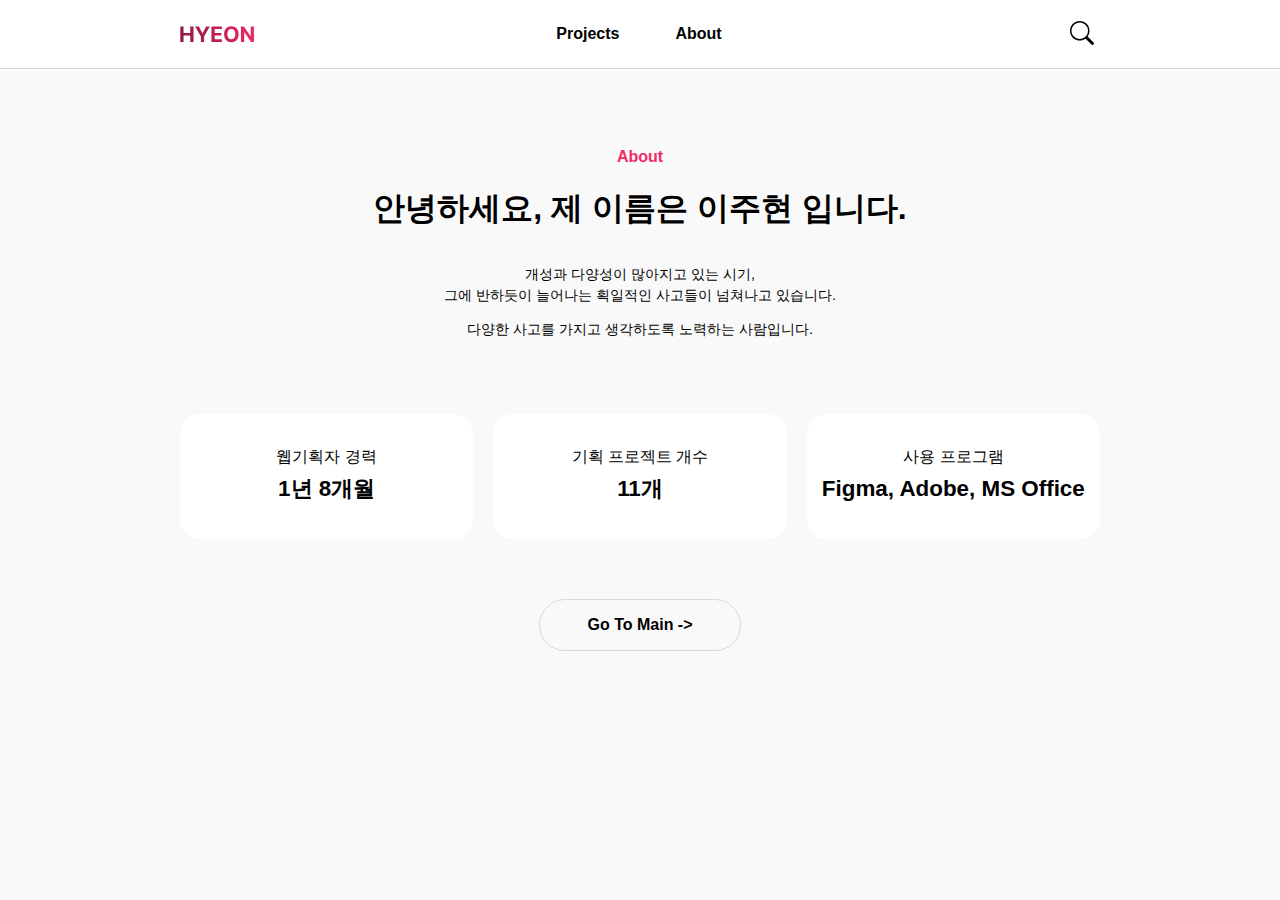
==== about.html @ cff98f56 "Portfolio_site_first_commit" ====
<!doctype html>
<html lang="ko">
<head>
    <meta charset="UTF-8">
    <meta name="viewport"
          content="width=device-width, user-scalable=no, initial-scale=1.0, maximum-scale=1.0, minimum-scale=1.0">
    <meta http-equiv="X-UA-Compatible" content="ie=edge">
    <title>About</title>
    <link rel="stylesheet" href="about.css">
</head>
<body>

<header>
    <div class="headerArea main-head">
        <div class="container">
            <div class="warp">
                <h1 class="logo">
                    <a href="./main.html"><img src="./source/HYEON_logo_colour.svg" alt="logo"></a>
                </h1>
                <nav class="nav">
                    <ul>
                        <li><a href="./project.html">Projects</a></li>
                        <li><a href="./about.html">About</a></li>
                        <!--                        <li><a href="#">Blog</a></li>-->
                    </ul>
                </nav>
                <button type="button" class="search">
                    <a href="#"><img src="./source/search_logo.svg" alt="Search"></a>
                </button>
            </div>
        </div>
    </div>
</header>

<div class="container">
    <div class="main_text">
        <h1>About</h1>
        <h2>안녕하세요, 제 이름은 이주현 입니다.</h2>
        <div class="des_text">
            <p>
                개성과 다양성이 많아지고 있는 시기,
                <br>
                그에 반하듯이 늘어나는 획일적인 사고들이 넘쳐나고 있습니다.
            </p>
            <p>
                다양한 사고를 가지고 생각하도록 노력하는 사람입니다.
            </p>
        </div>
    </div>
    <div class="card_contents">
        <div class="card">
            <p class="card_title">웹기획자 경력</p>
            <p class="card_des">1년 8개월</p>
        </div>
        <div class="card">
            <p class="card_title">기획 프로젝트 개수</p>
            <p class="card_des">11개</p>
        </div>
        <div class="card">
            <p class="card_title">사용 프로그램</p>
            <p class="card_des">Figma, Adobe, MS Office</p>
        </div>
    </div>
    <div class="main_btn">
        <a href="./main.html">
            <p>Go To Main -></p>
        </a>
    </div>
</div>

</body>


</html>
---- about.css ----
/* MAIN */
.main_text {
    position: relative;
    display: flex;
    flex-wrap: nowrap;
    flex-direction: column;
    align-items: center;
    align-content: center;
    margin: 80px auto 60px;
}
.main_text h1 {
    font-size: 1rem;
    color: #F42A67FF;
}
.main_text h2 {
    font-size: 2rem;
}
.des_text {
    position: relative;
    text-align: center;
    line-height: 1.4;
    font-size: 0.9rem ;
}


/* CARD CONTENTS */
.card_contents {
    position: relative;
    display: flex;
    flex-wrap: nowrap;
    align-items: center;
    gap: 20px;
    margin: 60px auto;
}

.card_contents .card {
    position: relative;
    background: #fff;
    width: 100%;
    border-radius: 20px;
    height: 125px;
    display: flex;
    flex-wrap: nowrap;
    flex-direction: column;
    align-items: center;
    justify-content: center;
}

.card .card_title {
    margin: 0 auto;
    font-size: 1rem;
    padding-bottom: 8px;
}

.card .card_des {
    margin: 0 auto;
    font-weight: bold;
    font-size: 1.4rem;
    text-align: center;
    line-height: 1.4;
}

/* Go To Main BTN */
.main_btn {
    font-weight: bold;
    font-size: 1em;
    text-align: center;
    border: #d9d9d9 solid 1px;
    height: 50px;
    width: 200px;
    border-radius: 900px;
    display: flex; /* 중앙 정렬을 위해 flexbox 사용 */
    justify-content: center; /* 버튼 내부의 텍스트를 수평 중앙에 배치 */
    align-items: center; /* 버튼 내부의 텍스트를 수직 중앙에 배치 */
    margin: 60px auto;
    position: relative;
}

















/* 헤더 */
header { margin: 0 auto; background: #ffffff; border-bottom: #d9d9d9 solid 1px;}
.headerArea .main-head { width: 100%; height: 100px; background-color: #fff; position: fixed; top: 0; left: 0; z-index: 99; display: flex; flex-wrap: nowrap; align-items: center; transition: all .2s; }
.headerArea .warp { width: 100%; height: 100%; text-align: center; position: relative; display: flex; flex-wrap: nowrap; justify-content: space-between; }
.headerArea .nav li { display: block; text-align: left; margin-right: 56px; font-size: 16px; font-weight: 600; justify-content: space-between; align-content: center; }
.headerArea .nav ul { display: flex; flex-wrap: nowrap; justify-content: space-between; align-items: center; padding: 0; margin: 0; list-style: none; align-content: center; }
.headerArea .nav li:hover { transition: all .2s; color: #F42A67; }
.headerArea .logo a { width: 100%; display: flex; align-items: center; z-index: 100; }
.headerArea .logo img { width: 100%; }
.headerArea .search { display: flex; align-items: center; justify-content:  center; background: none; border: none; }
.headerArea .search { display: flex; align-items: center; }
header .nav { display: flex; flex-wrap: wrap; justify-content: center; align-items: center; height: 68px; margin-right: -16px;  }



/* 디폴트 */
.container { margin: 0 180px; }

html, body {
    font-family: "Pretendard", AppleGothic, "Apple SD Gothic Neo", sans-serif;
    color: #000;
    /*overflow: hidden;*/
    margin: 0;
    -ms-overflow-style: none;
    ::-webkit-scrollbar {
        display: none;
    }
}
div {
    display: block; unicode-bidi: isolate;
}
main {
    display: block;
}

body {
    box-sizing: border-box;
    outline: 0;
    line-height: 1;
    position: relative;
    margin: 0;
    background-color: #f9f9f9;
}

article, header, nav, section {
    display: block;
}

h1 { font-family: inherit; color: inherit; margin: 0; font-size: 2em; align-content: center}
a { text-decoration: none; color: inherit; }
ul { padding: 0; margin: 0; list-style: none; }
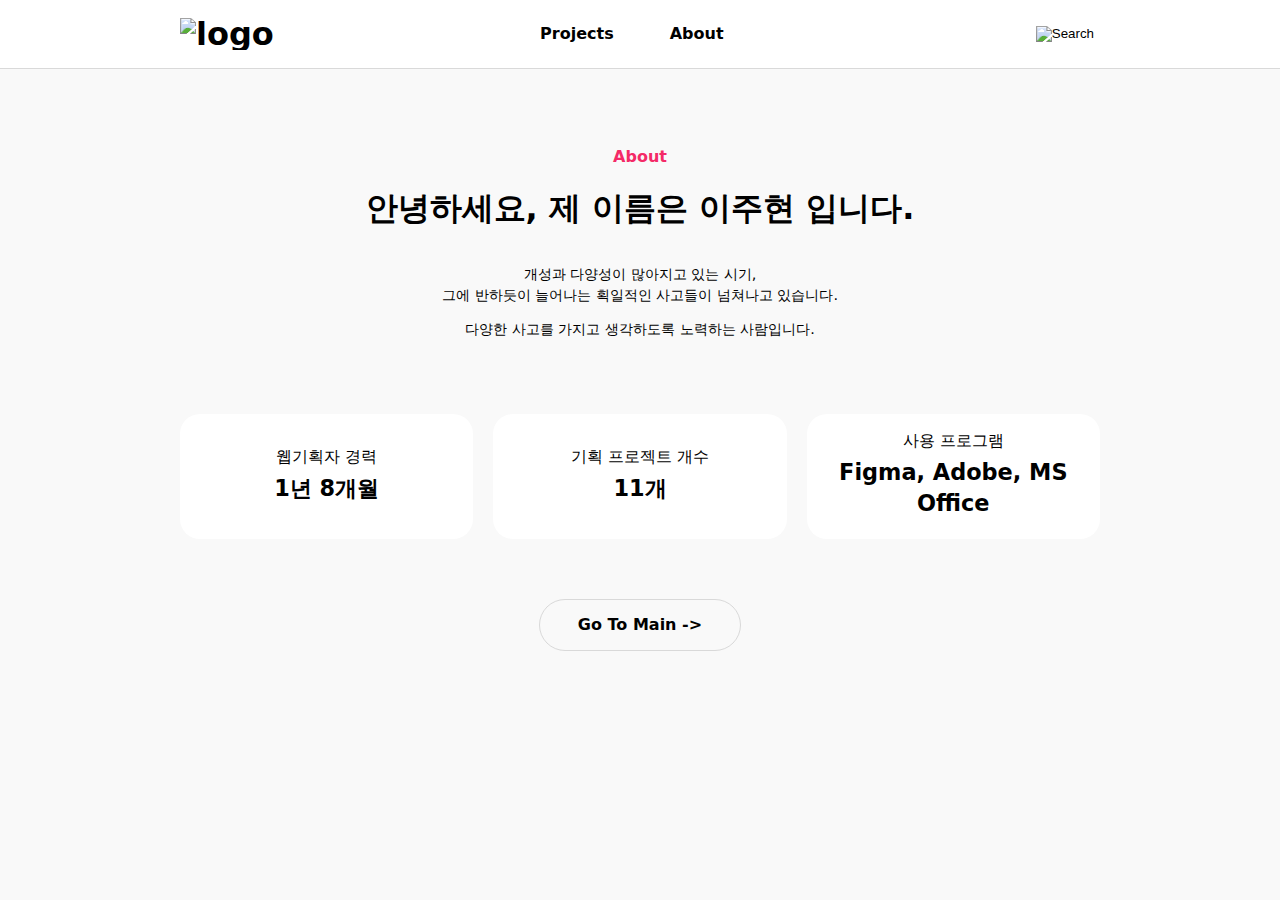
==== commit 2093c75f: "4th_commite : change txt, org css" ====
--- a/about.html
+++ b/about.html
@@ -6,31 +6,34 @@
           content="width=device-width, user-scalable=no, initial-scale=1.0, maximum-scale=1.0, minimum-scale=1.0">
     <meta http-equiv="X-UA-Compatible" content="ie=edge">
     <title>About</title>
+    <link rel="stylesheet" href="global.css">
     <link rel="stylesheet" href="about.css">
+
 </head>
 <body>
 
-<header>
-    <div class="headerArea main-head">
-        <div class="container">
-            <div class="warp">
-                <h1 class="logo">
-                    <a href="./main.html"><img src="./source/HYEON_logo_colour.svg" alt="logo"></a>
-                </h1>
-                <nav class="nav">
-                    <ul>
-                        <li><a href="./project.html">Projects</a></li>
-                        <li><a href="./about.html">About</a></li>
-                        <!--                        <li><a href="#">Blog</a></li>-->
-                    </ul>
-                </nav>
-                <button type="button" class="search">
-                    <a href="#"><img src="./source/search_logo.svg" alt="Search"></a>
-                </button>
+    <header>
+        <div class="headerArea main-head">
+            <div class="container">
+                <div class="warp">
+                    <h1 class="logo">
+                        <a href="./main.html"><img src="./source/HYEON_logo.svg" alt="logo"></a>
+                    </h1>
+                    <nav class="nav">
+                        <ul>
+                            <li><a href="./project.html">Projects</a></li>
+                            <li><a href="./about.html">About</a></li>
+                            <!--                        <li><a href="#">Blog</a></li>-->
+                        </ul>
+                    </nav>
+                    <button type="button" class="search">
+                        <a href="#"><img src="./source/search_logo.svg" alt="Search"></a>
+                    </button>
+                </div>
             </div>
         </div>
-    </div>
-</header>
+    </header>
+
 
 <div class="container">
     <div class="main_text">
--- a/global.css
+++ b/global.css
@@ -0,0 +1,57 @@
+/* ---------- 폰트 ---------- */
+/* ---------- 폰트 ---------- */
+
+
+@import url("https://cdn.jsdelivr.net/gh/orioncactus/pretendard@v1.3.9/dist/web/static/pretendard.min.css");
+
+/* 헤더 */
+header { margin: 0 auto; background: #ffffff; border-bottom: #d9d9d9 solid 1px;}
+.headerArea .main-head { width: 100%; height: 100px; background-color: #fff; position: fixed; top: 0; left: 0; z-index: 99; display: flex; flex-wrap: nowrap; align-items: center; transition: all .2s; }
+.headerArea .warp { width: 100%; height: 100%; text-align: center; position: relative; display: flex; flex-wrap: nowrap; justify-content: space-between; }
+.headerArea .nav li { display: block; text-align: left; margin-right: 56px; font-size: 16px; font-weight: 600; justify-content: space-between; align-content: center; }
+.headerArea .nav ul { display: flex; flex-wrap: nowrap; justify-content: space-between; align-items: center; padding: 0; margin: 0; list-style: none; align-content: center; }
+.headerArea .nav li:hover { transition: all .2s; color: #F42A67; }
+.headerArea .logo a { width: 100%; display: flex; align-items: center; z-index: 100; }
+.headerArea .logo img { width: 100%; }
+.headerArea .search { display: flex; align-items: center; justify-content:  center; background: none; border: none; }
+.headerArea .search { display: flex; align-items: center; }
+header .nav { display: flex; flex-wrap: wrap; justify-content: center; align-items: center; height: 68px; margin-right: -16px;  }
+
+
+
+/* 디폴트 */
+.container { margin: 0 180px; }
+
+html, body {
+    font-family: "Pretendard Variable", Pretendard, -apple-system, BlinkMacSystemFont, system-ui, Roboto, "Helvetica Neue", "Segoe UI", "Apple SD Gothic Neo", "Noto Sans KR", "Malgun Gothic", "Apple Color Emoji", "Segoe UI Emoji", "Segoe UI Symbol", sans-serif;
+    color: #000;
+    /*overflow: hidden;*/
+    margin: 0;
+    -ms-overflow-style: none;
+}
+::-webkit-scrollbar {
+    display: none;
+}
+
+/*div {*/
+/*    display: block; unicode-bidi: isolate;*/
+/*}*/
+/*main {*/
+/*    display: block;*/
+/*}*/
+
+body {
+    box-sizing: border-box;
+    outline: 0;
+    line-height: 1;
+    position: relative;
+    margin: 0;
+}
+
+article, header, nav, section {
+    display: block;
+}
+
+h1 { font-family: inherit; color: inherit; margin: 0; font-size: 2em; align-content: center}
+a { text-decoration: none; color: inherit; }
+ul { padding: 0; margin: 0; list-style: none; }
--- a/about.css
+++ b/about.css
@@ -1,3 +1,8 @@
+
+body {
+    background: #f9f9f9;
+}
+
 /* MAIN */
 .main_text {
     position: relative;
@@ -74,72 +79,4 @@
     align-items: center; /* 버튼 내부의 텍스트를 수직 중앙에 배치 */
     margin: 60px auto;
     position: relative;
-}
-
-
-
-
-
-
-
-
-
-
-
-
-
-
-
-
-
-/* 헤더 */
-header { margin: 0 auto; background: #ffffff; border-bottom: #d9d9d9 solid 1px;}
-.headerArea .main-head { width: 100%; height: 100px; background-color: #fff; position: fixed; top: 0; left: 0; z-index: 99; display: flex; flex-wrap: nowrap; align-items: center; transition: all .2s; }
-.headerArea .warp { width: 100%; height: 100%; text-align: center; position: relative; display: flex; flex-wrap: nowrap; justify-content: space-between; }
-.headerArea .nav li { display: block; text-align: left; margin-right: 56px; font-size: 16px; font-weight: 600; justify-content: space-between; align-content: center; }
-.headerArea .nav ul { display: flex; flex-wrap: nowrap; justify-content: space-between; align-items: center; padding: 0; margin: 0; list-style: none; align-content: center; }
-.headerArea .nav li:hover { transition: all .2s; color: #F42A67; }
-.headerArea .logo a { width: 100%; display: flex; align-items: center; z-index: 100; }
-.headerArea .logo img { width: 100%; }
-.headerArea .search { display: flex; align-items: center; justify-content:  center; background: none; border: none; }
-.headerArea .search { display: flex; align-items: center; }
-header .nav { display: flex; flex-wrap: wrap; justify-content: center; align-items: center; height: 68px; margin-right: -16px;  }
-
-
-
-/* 디폴트 */
-.container { margin: 0 180px; }
-
-html, body {
-    font-family: "Pretendard", AppleGothic, "Apple SD Gothic Neo", sans-serif;
-    color: #000;
-    /*overflow: hidden;*/
-    margin: 0;
-    -ms-overflow-style: none;
-    ::-webkit-scrollbar {
-        display: none;
-    }
-}
-div {
-    display: block; unicode-bidi: isolate;
-}
-main {
-    display: block;
-}
-
-body {
-    box-sizing: border-box;
-    outline: 0;
-    line-height: 1;
-    position: relative;
-    margin: 0;
-    background-color: #f9f9f9;
-}
-
-article, header, nav, section {
-    display: block;
-}
-
-h1 { font-family: inherit; color: inherit; margin: 0; font-size: 2em; align-content: center}
-a { text-decoration: none; color: inherit; }
-ul { padding: 0; margin: 0; list-style: none; }
+}